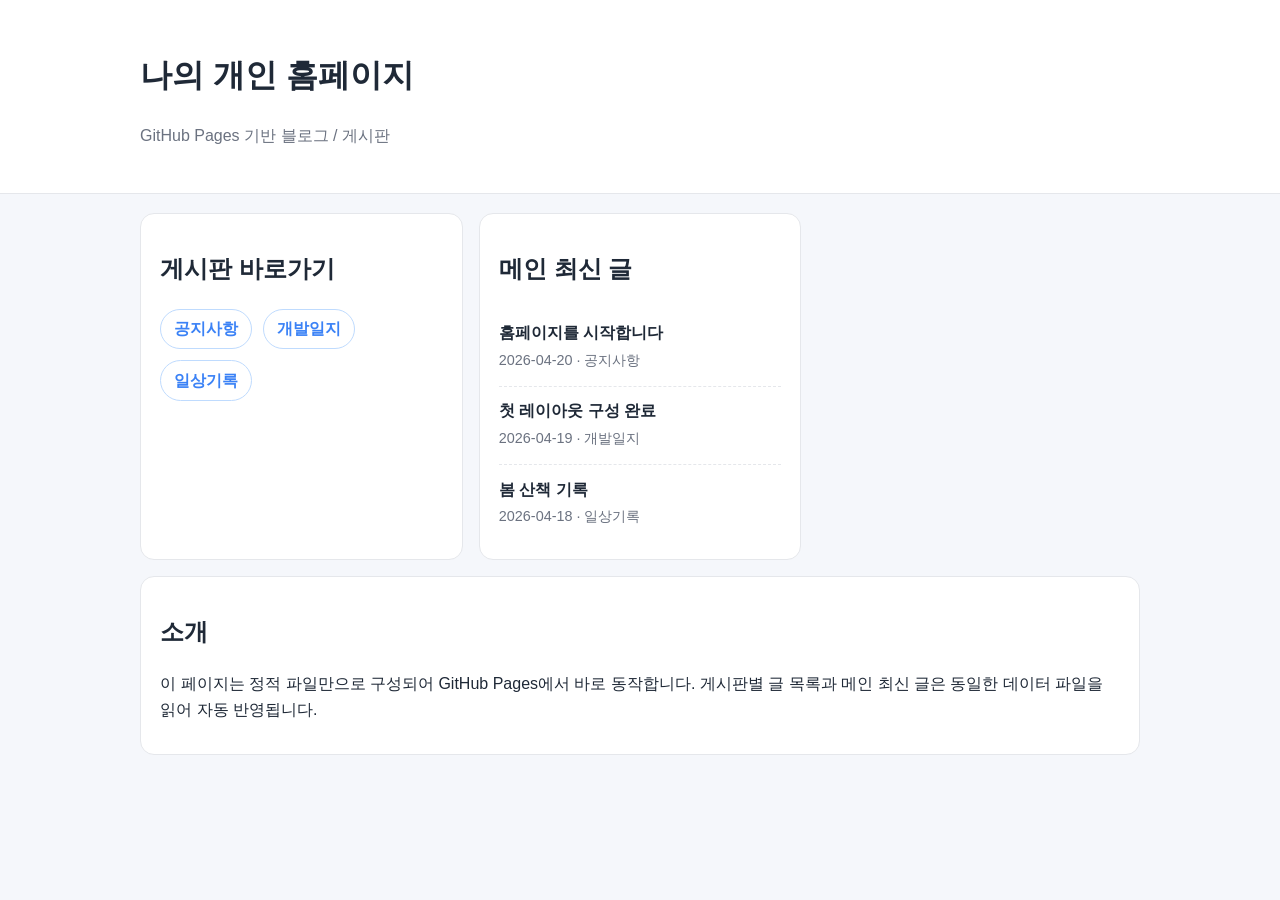
==== index.html @ eb44831c "Add GitHub Pages personal blog with multi-board homepage feed" ====
<!doctype html>
<html lang="ko">
  <head>
    <meta charset="UTF-8" />
    <meta name="viewport" content="width=device-width, initial-scale=1.0" />
    <title>My GitHub.io Home</title>
    <link rel="stylesheet" href="assets/styles.css" />
  </head>
  <body>
    <header class="site-header">
      <div class="container">
        <h1>나의 개인 홈페이지</h1>
        <p class="tagline">GitHub Pages 기반 블로그 / 게시판</p>
      </div>
    </header>

    <main class="container grid-layout">
      <section class="card">
        <h2>게시판 바로가기</h2>
        <div id="board-links" class="board-links"></div>
      </section>

      <section class="card">
        <h2>메인 최신 글</h2>
        <ul id="recent-posts" class="post-list"></ul>
      </section>

      <section class="card full-width">
        <h2>소개</h2>
        <p>
          이 페이지는 정적 파일만으로 구성되어 GitHub Pages에서 바로 동작합니다.
          게시판별 글 목록과 메인 최신 글은 동일한 데이터 파일을 읽어 자동 반영됩니다.
        </p>
      </section>
    </main>

    <script src="assets/app.js"></script>
    <script>
      window.BlogUI.renderHome();
    </script>
  </body>
</html>
---- assets/styles.css ----
:root {
  color-scheme: light;
  --bg: #f5f7fb;
  --card: #ffffff;
  --text: #1f2937;
  --muted: #6b7280;
  --accent: #3b82f6;
  --border: #e5e7eb;
}

* {
  box-sizing: border-box;
}

body {
  margin: 0;
  font-family: -apple-system, BlinkMacSystemFont, "Segoe UI", Roboto, "Noto Sans KR",
    sans-serif;
  background: var(--bg);
  color: var(--text);
  line-height: 1.6;
}

.container {
  width: min(1000px, 92%);
  margin: 0 auto;
}

.site-header {
  background: var(--card);
  border-bottom: 1px solid var(--border);
  padding: 1.8rem 0;
  margin-bottom: 1.2rem;
}

.tagline {
  color: var(--muted);
  margin-top: 0.35rem;
}

.grid-layout {
  display: grid;
  grid-template-columns: repeat(auto-fit, minmax(280px, 1fr));
  gap: 1rem;
}

.card {
  background: var(--card);
  border: 1px solid var(--border);
  border-radius: 14px;
  padding: 1rem 1.2rem;
}

.full-width {
  grid-column: 1 / -1;
}

.board-links {
  display: flex;
  flex-wrap: wrap;
  gap: 0.7rem;
}

.board-chip {
  display: inline-block;
  text-decoration: none;
  color: var(--accent);
  border: 1px solid #bfdbfe;
  border-radius: 999px;
  padding: 0.4rem 0.8rem;
  font-weight: 600;
}

.post-list {
  list-style: none;
  padding: 0;
  margin: 0;
}

.post-item {
  padding: 0.7rem 0;
  border-bottom: 1px dashed var(--border);
}

.post-item:last-child {
  border-bottom: none;
}

.post-link {
  text-decoration: none;
  color: var(--text);
  font-weight: 600;
}

.post-link:hover,
.board-chip:hover,
.back-link:hover {
  text-decoration: underline;
}

.post-meta {
  color: var(--muted);
  font-size: 0.9rem;
  margin: 0.2rem 0;
}

.post-content {
  margin-top: 1rem;
}

.post-content p {
  margin: 0.75rem 0;
}

.back-link {
  color: var(--accent);
  text-decoration: none;
  font-weight: 600;
}
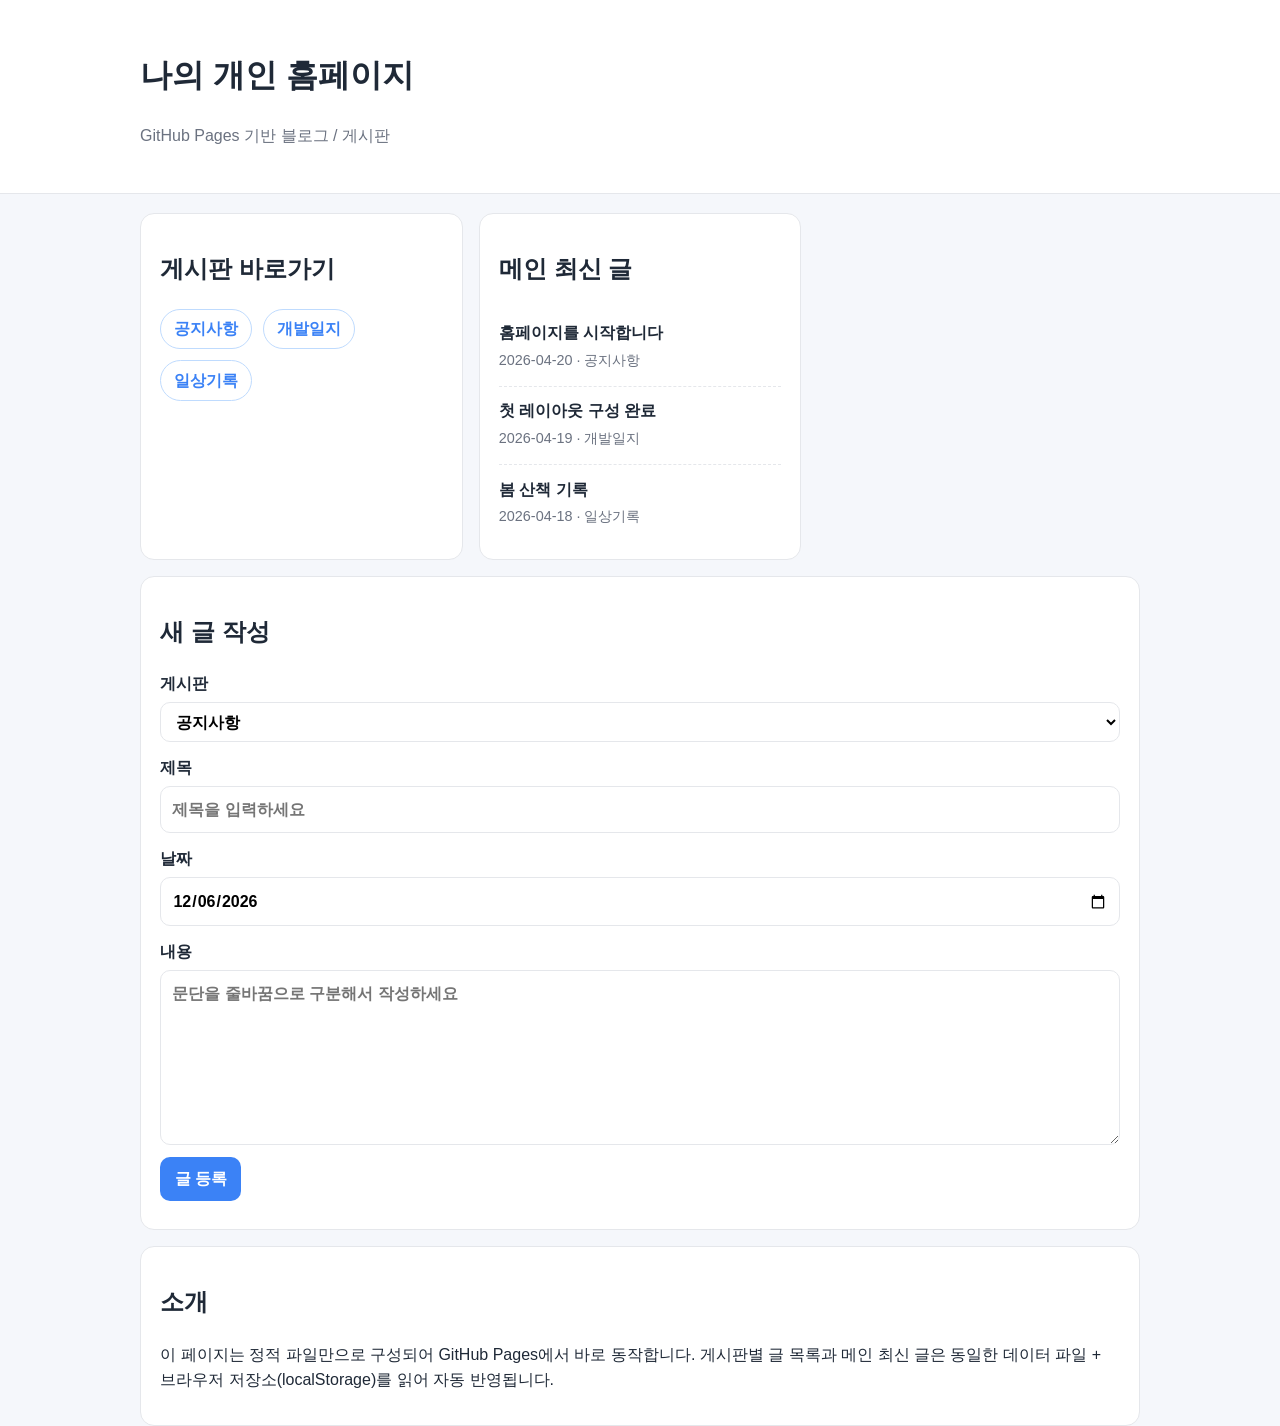
==== commit a25f747c: "Add homepage post composer UI with localStorage persistence" ====
--- a/index.html
+++ b/index.html
@@ -26,10 +26,39 @@
       </section>
 
       <section class="card full-width">
+        <h2>새 글 작성</h2>
+        <form id="post-form" class="post-form">
+          <label>
+            게시판
+            <select id="form-board" required></select>
+          </label>
+          <label>
+            제목
+            <input id="form-title" type="text" maxlength="120" required placeholder="제목을 입력하세요" />
+          </label>
+          <label>
+            날짜
+            <input id="form-date" type="date" required />
+          </label>
+          <label>
+            내용
+            <textarea
+              id="form-content"
+              rows="6"
+              required
+              placeholder="문단을 줄바꿈으로 구분해서 작성하세요"
+            ></textarea>
+          </label>
+          <button type="submit">글 등록</button>
+          <p id="form-message" class="form-message" aria-live="polite"></p>
+        </form>
+      </section>
+
+      <section class="card full-width">
         <h2>소개</h2>
         <p>
           이 페이지는 정적 파일만으로 구성되어 GitHub Pages에서 바로 동작합니다.
-          게시판별 글 목록과 메인 최신 글은 동일한 데이터 파일을 읽어 자동 반영됩니다.
+          게시판별 글 목록과 메인 최신 글은 동일한 데이터 파일 + 브라우저 저장소(localStorage)를 읽어 자동 반영됩니다.
         </p>
       </section>
     </main>
--- a/assets/styles.css
+++ b/assets/styles.css
@@ -117,3 +117,46 @@
   text-decoration: none;
   font-weight: 600;
 }
+
+.post-form {
+  display: grid;
+  gap: 0.8rem;
+}
+
+.post-form label {
+  display: grid;
+  gap: 0.35rem;
+  font-weight: 600;
+}
+
+.post-form input,
+.post-form select,
+.post-form textarea,
+.post-form button {
+  font: inherit;
+}
+
+.post-form input,
+.post-form select,
+.post-form textarea {
+  border: 1px solid var(--border);
+  border-radius: 10px;
+  padding: 0.6rem 0.7rem;
+  background: #fff;
+}
+
+.post-form button {
+  width: fit-content;
+  border: none;
+  background: var(--accent);
+  color: #fff;
+  border-radius: 10px;
+  padding: 0.55rem 0.9rem;
+  font-weight: 700;
+  cursor: pointer;
+}
+
+.form-message {
+  margin: 0;
+  color: var(--muted);
+}
